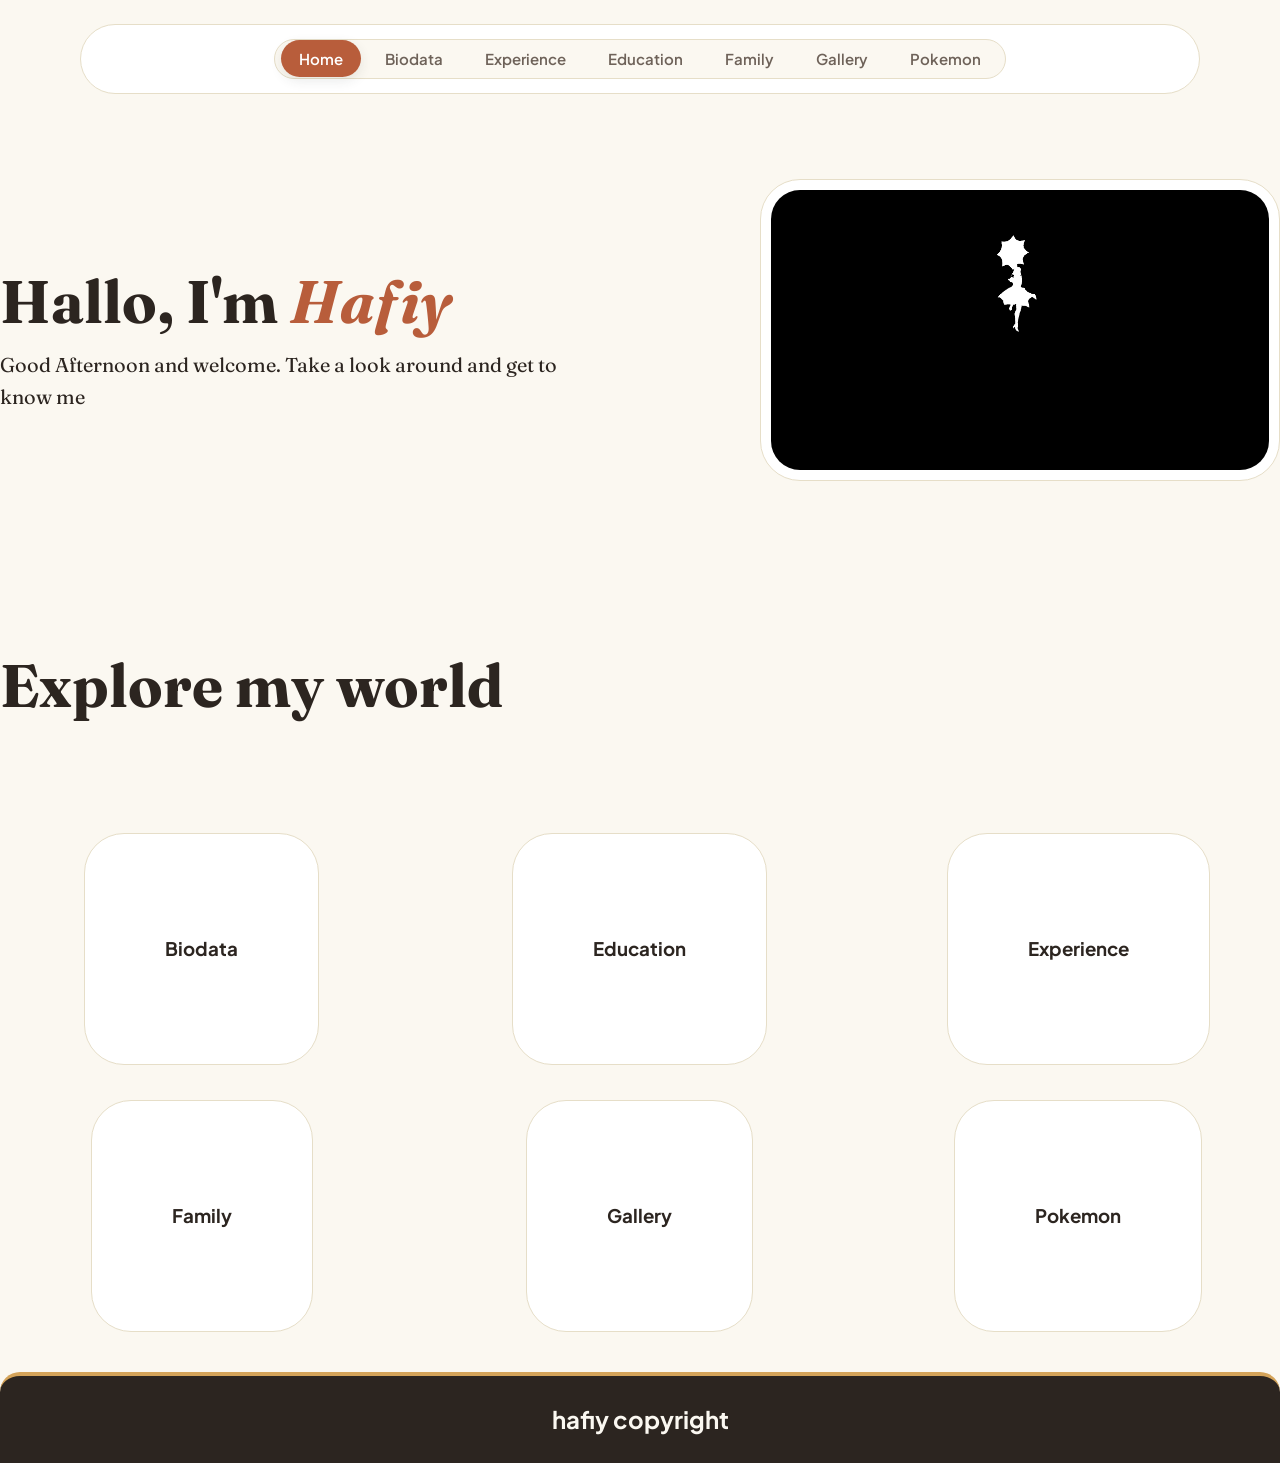
==== index.html @ 728a39c8 "Add files via upload" ====
<!DOCTYPE html>
<html lang="en">
<head>
    <meta charset="UTF-8">
    <meta name="viewport" content="width=device-width, initial-scale=1.0">
    <title>hafiy</title>
    <link rel="stylesheet" href="style.css">
    <link rel="icon" type="image/x-icon" href="/images/Logo/greninjalogo.jpg">
    <link rel="preconnect" href="https://fonts.googleapis.com">
    <link rel="preconnect" href="https://fonts.gstatic.com" crossorigin>
    <link href="https://fonts.googleapis.com/css2?family=Fraunces:ital,opsz,wght@0,9..144,600;0,9..144,700;1,9..144,500&family=Plus+Jakarta+Sans:wght@400;500;600;700&display=swap" rel="stylesheet">
</head>
<body>
    
    <header>
          <nav>
              <ul>
                <li><a href="index.html" class="navhighlight">Home</a></li>
                <li><a href="biodata.html">Biodata</a></li>
                <li><a href="experience.html">Experience</a></li>
                <li><a href="education.html">Education</a></li>
                <li><a href="family.html">Family</a></li>
                <li><a href="gallery.html">Gallery</a></li>
                <li><a href="pokemon.html">Pokemon</a></li>
              </ul>
          </nav>
    </header>

    <main>
      <div class="top">
        <div class="intro">
          <h2>Hallo, I'm <b><em>Hafiy</em></b></h2>
          <p>Good Afternoon and welcome. Take a look around and get to know me</p>
        </div>

        <div class="topright">
          <img src="hero_alpha.png" alt="mina black&white">
        </div>
      </div>

      <h3 class="h3">Explore my world</h3>
      <div class="heroCard">
        <a class="card" href="biodata.html">
          <h3>Biodata</h3>
        </a>
        <a class="card" href="education.html">
          <h3>Education</h3>
        </a>
        <a class="card" href="experience.html">
          <h3>Experience</h3>
        </a>
        <a class="card" href="family.html">
          <h3>Family</h3>
        </a>
        <a class="card" href="gallery.html">
          <h3>Gallery</h3>
        </a>
        <a class="card" href="pokemon.html">
          <h3>Pokemon</h3>
        </a>
      </div>

    </main>
    <footer>
        <h2>hafiy copyright</h2>
    </footer>
</body>
</html>
---- style.css ----
/* color for my website */
:root {
    --background-cream: #FBF8F1;
    --card-white: #FFFFFF;   
    --text-dark: #2C2520;     
    --text-muted: #6E6259;    
    --terracotta: #B85D3B;   
    --forest: #3A5A40;       
    --gold: #D4A359;           
    --border-light: #E6DEC8;     
}

* {
    box-sizing: border-box;
    margin: 0;
    padding: 0;
}

body {
    background-color: var(--background-cream);
    color: var(--text-dark);
    font-family: 'Plus Jakarta Sans', sans-serif;
    line-height: 1.6;
}

/* header and footer background color */
header, footer {
    background-color: var(--card-white)
}

/* header */
header {
    background-color: white;
    display: flex;
    align-items: center;
    justify-content: center;
    max-width: 1120px;
    margin: 24px auto;
    padding: 14px 28px;
    border-radius: 70px;
    border: 1.5px solid var(--border-light);
}

/* nav button flex so the nav button sits on the right */
nav ul {
    display: flex;
    align-items: center;
    list-style: none;
    gap: 6px;
    background-color: var(--background-cream);
    padding: 6px;
    border-radius: 20px;
    border: 1.5px solid var(--border-light);
}

/* Inline block makes it order from left to right */
nav ul li a {
    text-decoration: none;
    color: var(--text-muted);
    font-weight: 600;
    font-size: 15px;
    padding: 9px 18px;
    border-radius: 20px;
    transition: all 0.3s ease;
}

nav ul li a:hover {
    color: var(--forest);
    background-color: rgba(37, 41, 38, 0.1);
    transform: translateY(-1px);
}

nav ul li a.navhighlight,
nav ul li a.navhighlight:hover {
    background-color: var(--terracotta);
    color: var(--card-white);
    box-shadow: 0 4px 12px rgba(53, 62, 55, 0.1);
}

/* footer */
footer {
    background-color: var(--text-dark);
    color: var(--background-cream);
    text-align: center;
    padding: 24px;
    margin: 40px 0px 0px 0px;
    border-top-left-radius: 20px;
    border-top-right-radius: 20px;
    border-top: 4px solid var(--gold)
}

/* HOMEPAGE */

/* BIODATA */
.biodata {
    max-width: 1300px;
    margin: 48px auto;
    padding: 0 24px;
    display: grid;
    grid-template-columns: 1.4fr 1fr;
    gap: 70px;
}

.biodataInfo h2 {
    font-family: 'Fraunces', serif;
    font-size: 70px;
    font-weight: 700;
    line-height: 1.2;
    color: var(--text-dark);
    margin-bottom: 10px;
}

.biodataInfo h2 span {
    color: var(--terracotta);
}

.biodataInfo p {
    font-size: 20px;
    color: var(--text-muted);
    line-height: 1.7;
    margin-bottom: 40px;
}

.biodataInfo h3 {
    font-family: 'Fraunces', serif;
    font-size: 40px;
    color: var(--forest);
    margin-bottom: 10px;
}

.biodataInfo ol {
    background-color: var(--card-white);
    border: 1.5px solid var(--border-light);
    border-radius: 25px;
    padding: 12px 28px;
}

/* grid to gap the head and the child, transition on hover */
.biodataInfo li {
    display: grid;
    grid-template-columns: 0.5fr 1fr;
    padding: 14px 12px;
    border-radius: 12px;
    border-bottom: 1px dashed var(--border-light);
    font-size: 16px;
    color: var(--text-dark);
    transition: transform 0.25s ease, padding-left 0.25s ease;
}

/* last li doesnt have border-bottom */
.biodataInfo li:last-child {
    border-bottom: none;
}

/* translateX on padding-left so it moves to the right */
.biodataInfo li:hover {
    background-color: var(--background-cream);
    transform: translateX(10px);
}

.biodataInfo li strong {
    font-weight: 900;
    color: var(--terracotta);
    font-size: 16px;
}

.biodataInfo li a {
    color: var(--forest);
    font-weight: 600;
    text-decoration: none;
    transition: color 0.2s ease;
}

.biodataInfo li a:hover {
    color: var(--terracotta);
    text-decoration: underline;
}


/* picture of me */
.PicOfMe figure {
    background-color: var(--card-white);
    border: 1.5px solid var(--border-light);
    border-radius: 28px;
    padding: 20px 20px 24px;
    transition: transform 0.35s ease, box-shadow 0.35s ease;
}

.PicOfMe figure:hover {
    transform: translateY(-8px);
    box-shadow: 0 24px 48px rgba(0, 0, 0, 0.12);
}

.PicOfMe img {
    width: 100%;
    height: auto;
    display: block;
    border-radius: 200px 200px 20px 20px;
    border: 2px solid var(--border-light);
}

.PicOfMe figcaption {
    text-align: center;
    margin-top: 18px;
    font-family: 'Fraunces', serif;
    font-weight: 700;
    font-size: 15px;
    letter-spacing: 0.8px;
    color: var(--text-dark);
}

/* EXPERIENCE */
.internship {
    max-width: 1300px;
    margin: 25px auto;
    padding: 0 24px;
}

.internship h2 {
    font-family: 'Fraunces', serif;
    font-size: 70px;
    font-weight: 700;
    color: var(--text-dark);
}

.internship h3 {
    font-family: 'Fraunces', serif;
    font-size: 30px;
    font-weight: 700;
    color: var(--terracotta);
    padding-bottom: 15px;
}

/* i cant use margin, dont know why, thus i use flex column to gap it */
.intern {
    display: flex;
    flex-direction: column;
    gap: 30px;
}

.intern img {
    width: 100%;
    height: 460px;
    object-fit: cover;
    object-position: center;
    display: block;
    border-radius: 28px;
    border: 6px solid var(--card-white);
    box-shadow: 0 18px 40px rgba(44, 37, 32, 0.08);
    transition: transform 0.35s ease, border-color 0.3s ease;
}

.intern img:hover {
    transform: scale(1.05);
    border-color: var(--gold);
}

/* grid to make 4 column like inline-block */
.internDetails {
    display: grid;
    grid-template-columns: repeat(4, 1fr);
    gap: 20px;
}

/* Card UL */
.detailCard {
    background-color: var(--card-white);
    border: 1.5px solid var(--border-light);
    border-top: 4px solid var(--terracotta);
    border-radius: 20px;
    padding: 22px 20px;
    transition: transform 0.25s ease;
}

.detailCard:hover {
    transform: translateY(-10px);
    border-bottom: 4px solid var(--terracotta);
}

.internDetails dt {
    font-size: 20px;
    font-weight: 700;
    letter-spacing: 10px;
    color: var(--forest);
    margin-bottom: 8px;
    font-family: 'Fraunces', serif;;
}

.internDetails dd {
    font-family: 'Fraunces', serif;
    font-size: 20px;
    font-weight: 700;
    line-height: 1.5;
    color: var(--text-dark);
}

/* Card for "What I've Learned" */
.learned {
    grid-column: 1 / -1;
    background-color: var(--card-white);
    border: 1.5px solid var(--border-light);
    border-radius: 20px;
    padding: 32px 36px;
}

.learned h4 {
    font-family: 'Fraunces', serif;
    font-size: 35px;
    color: var(--forest);
    margin-bottom: 18px;
    padding-bottom: 12px;
    border-bottom: 1px solid var(--border-light);
}

.learned ul {
    list-style-type: lower-roman;
    margin-left: 50px;
}

.learned li {
    padding: 12px 10px;
    border-radius: 10px;
    border-bottom: 1.5px dashed var(--border-light);
    font-size: 20px;
    color: var(--text-dark);
    transition: background-color 0.25s ease, transform 0.25s ease;
    letter-spacing: 1.5px;
}

.learned li:hover {
    background-color: var(--background-cream);
    transform: translateX(10px);
}

.learned li:last-child {
    border-bottom: none;
}

/* EDUCATION */
.school1, .school2, .school3 {
    max-width: 1300px;
    margin: 32px auto;
    padding: 32px 36px;
    background-color: var(--card-white);
    border: 1.5px solid var(--border-light);
    border-radius: 25px;
    display: grid;
    align-items: center;
    gap: 35px;
    transition: transform 0.3s ease, border-top 0.3s ease, border-bottom 0.3s ease, border-right 0.25s ease;
}

/* Logo on the left (SKBSP & UiTM) */
.school1, .school3 {
    grid-template-columns: 0.2fr 1fr;
    border-left: 6px solid var(--forest);
}

/* Logo on the right (SMKBSP) */
.school2 {
    grid-template-columns: 1fr 0.2fr;
    border-right: 6px solid var(--forest);
}

.school1:hover, .school3:hover {
    transform: translateY(-10px);
    border-top: 2px solid var(--terracotta);
    border-bottom: 2px solid var(--terracotta);
    border-right: 2px solid var(--terracotta);
}

.school2:hover {
    transform: translateY(-10px);
    border-left: 2px solid var(--terracotta);
    border-top: 2px solid var(--terracotta);
    border-bottom: 2px solid var(--terracotta);
}

.school1 img, .school2 img, .school3 img {
    width: 160px;
    height: 160px;
    object-fit: contain;
    background-color: var(--background-cream);
    padding: 16px;
    border-radius: 22px;
    border: 1.5px solid var(--border-light);
    cursor: pointer;
    margin: 0 auto;
    transition: transform 0.3s ease, border-color 0.3s ease;
}

.school1 img:hover, .school2 img:hover, .school3 img:hover {
    transform: scale(1.1);
    border-color: var(--forest);
}

.school1 h2, .school2 h2, .school3 h2 {
    font-family: 'Fraunces', serif;
    font-size: 35px;
    font-weight: 700;
    line-height: 1.5;
    color: var(--text-dark);
    margin-bottom: 10px;
}

/* years i attend school */
.years {
    display: inline-block;
    font-size: 18px;
    font-weight: 700;
    letter-spacing: 3px;
    color: var(--forest);
    background-color: var(--background-cream);
    border: 1.5px solid var(--border-light);
    padding: 5px 14px;
    border-radius: 20px;
    margin-bottom: 12px;
}

#skDesc sub, #smkbspDesc sup, #uitmDesc {
    font-size: 25px;
    color: var(--text-muted);
}

/* school picture pop when click on the logo, from w3school */
.schoolPicture {
    display: none;
    position: fixed;
    z-index: 1;
    left: 0;
    top: 0;
    width: 100%;
    height: 100%;
    background-color: rgba(44, 37, 32, 0.85);
    padding: 60px 20px;
    text-align: center;
}

/* this is modal content from script, picture of school/uni */
.school-content {
    max-width: 780px;
    width: 90%;
    max-height: 75vh;
    object-fit: contain;
    border-radius: 24px;
    border: 6px solid var(--card-white);
    margin: auto;
    display: block;
    transform: scale(1.1);
}

/* caption of modal picture */
#caption {
    font-family: 'Fraunces', serif;
    font-size: 1.4rem;
    font-weight: 600;
    color: var(--background-cream);
    margin-top: 35px;
}

/* close button */
.close {
    position: absolute;
    top: 24px;
    right: 36px;
    color: var(--background-cream);
    font-size: 42px;
    font-weight: bold;
    cursor: pointer;
    line-height: 1;
    transition: color 0.2s ease, transform 0.2s ease;
}

.close:hover {
    color: var(--gold);
    transform: scale(1.15);
    cursor: pointer;
}

.school-content, #caption {  
  animation-name: zoom;
  animation-duration: 0.6s;
}

@keyframes zoom {
  from {transform:scale(0)} 
  to {transform:scale(1)}
}

/* table */
.tableCard {
    max-width: 1300px;
    margin: 40px auto;
    background-color: var(--card-white);
    border: 1.5px solid var(--border-light);
    border-radius: 30px;
}

.table {
    width: 100%;
    border-collapse: collapse;
    font-size: 18px;
    text-align: left;
}

.table caption {
    font-family: 'Fraunces', serif;
    font-size: 30px;
    font-weight: 700;
    color: var(--text-dark);
    text-align: center;
    padding: 15px;
    background-color: var(--card-white);
    border-radius: 40px;
}

.table thead th {
    background-color: var(--forest);
    color: var(--card-white);
    font-family: 'Fraunces', serif;
    font-size: 15px;
    font-weight: 700;
    letter-spacing: 2px;
    padding: 16px 28px;
}

.table tbody th,
.table tbody td {
    padding: 20px 28px;
    border-bottom: 1.5px dashed var(--border-light);
}

.table tbody th {
    font-family: 'Fraunces', serif;
    font-weight: 700;
    color: var(--terracotta);
    font-size: 20px;
}

.table tbody td {
    color: var(--text-dark);
}

.table thead th:nth-child(3),
.table tbody td:nth-child(3) {
    white-space: nowrap;
}

.table tbody tr:last-child th,
.table tbody tr:last-child td {
    border-bottom: none;
}

.table tbody tr {
    transition: background-color 0.25s ease, transform 0.25s ease;
}

.table tbody tr:hover {
    background-color: var(--background-cream);
    transform: translateX(6px);
}

.table tbody td:nth-child(4) {
    letter-spacing: 1.5px;
}

/* FAMILY */
.family {
    max-width: 1300px;
    margin: 25px auto;
}

.family h2 {
    font-family: 'Fraunces', serif;
    font-size: 70px;
    font-weight: 700;
    color: var(--text-dark);
    text-align: center;
}

.family h3 {
    font-family: 'Fraunces', serif;
    font-size: 30px;
    font-weight: 700;
    color: var(--terracotta);
    text-align: center;
    padding-bottom: 15px;
}

/* first family pic */
.family figure {
    width: fit-content;
    margin: 0 auto;
    padding: 14px 14px 14px 22px ;
    background-color: var(--card-white);
    border: 1.5px solid var(--border-light);
    border-radius: 30px;
}


.family img {
    width: 960px;
    height: 540px;
    display: block;
    border-radius: 18px;
}

.family figcaption {
    text-align: center;
    margin-top: 18px;
    font-family: 'Fraunces', serif;
    font-weight: 700;
    font-size: 20px;
    letter-spacing: 5px;
    color: var(--text-dark);
}

.family figcaption strong {
    color: var(--terracotta);
    font-weight: 900;
    font-size: 20px;
    padding: 0 5px 0 10px;
    border-right: 2px solid var(--forest);
    border-radius: 20px;
    border-left: 2px solid var(--forest);
}

/* family members and sec pic grid column 1fr 1fr */
.familyGrid {
    display: grid;
    grid-template-columns: 1fr 1fr;
    margin: 40px auto;
    max-width: 1300px;
    gap: 50px;
}

.familyCard h4 {
    font-family: 'Fraunces', serif;
    font-size: 30px;
    color: var(--text-dark);
    margin-bottom: 16px;
    padding: 8px;
}

/* family members */
.familyCard ul {
    list-style: none;
    border: 1.5px solid var(--border-light);
    border-radius: 30px;
    background-color: var(--card-white);
    padding: 16px 28px;
}

/* desc on family members */
.familyCard li {
    display: grid;
    grid-template-columns: 0.5fr 1fr;
    align-items: center;
    padding: 14px 12px;
    border-radius: 12px;
    border-bottom: 1px dashed var(--border-light);
    font-size: 16px;
    color: var(--text-dark);
    transition: background-color 0.25s ease, transform 0.25s ease;
}

.familyCard li:last-child {
    border-bottom: none;
}

.familyCard li:hover {
    background-color: var(--background-cream);
    transform: translateX(6px);
}

/* this to highlight the name whenever click on the image map */
.familyCard li:target {
    background-color: #FDF3DC;
    border-left: 4px solid var(--terracotta);
    transform: translateX(8px);
    animation: fading 2s ease forwards;
}

/* animation after the image map, its fading..*/
@keyframes fading {
    0% {
        background-color: #FDF3DC;
        border-left: 4px solid var(--terracotta);
        box-shadow: 0 6px 18px rgba(184, 93, 59, 0.14);
        transform: translateX(8px);
    }
    50% {
        background-color: #FDF3DC;
        border-left: 4px solid var(--terracotta);
        box-shadow: 0 6px 18px rgba(184, 93, 59, 0.14);
        transform: translateX(8px);
    }
    100% {
        background-color: transparent;
        border-left: 0 solid transparent;
        box-shadow: none;
        transform: translateX(0);
    }
}

.familyCard strong {
    color: var(--terracotta);
    font-weight: 700;
}

.siblings {
    background-color: var(--card-white);
    border: 1.5px solid var(--border-light);
    border-radius: 30px;
    padding: 18px;
    text-align: center;
    transition: transform 0.3s ease, border 0.3s ease;
}

.siblings:hover {
    transform: scale(1.05);
    border: 1.5px solid var(--terracotta)
}


.siblings img {
    width: 100%;
    height: auto;
    object-fit: cover;
    border-radius: 20px;
    display: block;
}

.siblings figcaption {
    display: inline-block;
    font-size: 15px;
    font-weight: 700;
    letter-spacing: 1px;
    color: var(--forest);
    background-color: var(--background-cream);
    border: 1.5px solid var(--border-light);
    padding: 5px 14px;
    border-radius: 30px;
    color: var(--text-dark);
}

/* GALLERY */
/* grid and grid template areas to make it look like bento */
.gallery {
    display: grid;
    grid-template-columns: repeat(4, 1fr);
    grid-auto-rows: 220px;
    gap: 12px;
    grid-template-areas:
    "pic3  pic3  pic3  pic1"
    "pic3  pic3  pic3  pic1"
    "pic2  pic6  pic6  pic6"
    "pic2  pic6  pic6  pic6"
    "pic4  pic5  pic7  pic9"
    "pic4  pic5  pic7  pic9"
    "pic12 pic12 pic12 pic10"
    "pic12 pic12 pic12 pic10"
    "pic11 pic8  pic8  pic13"
    "pic11 pic8  pic8  pic13";
    margin: 0 30px;
    font-family: 'Fraunces', serif;
}

.galleryPic img {
    display: block;
    width: 100%;
    height: 100%;
    object-fit: cover;
    border-radius: 20px;
    border: 1.5px solid var(--border-light);
    padding: 10px 10px;
    background-color: var(--card-white);
    transition: border 0.1s ease;
}

/* when hover, change border color*/
.galleryPic img:hover, .galleryPic video:hover {
    border: 2.5px solid var(--terracotta)
}

/* relative so description stays in place */
.galleryPic {
    position: relative;
}

.description {
    position: absolute;
    bottom: 20px;
    right: 20px;
    background-color: var(--background-cream);
    border-radius: 20px;
    color: var(--text-dark);
    padding: 6px 8px;
    border: 1.5 solid var(--border-light);
}

.descriptionVideo {
    position: absolute;
    top: 20px;
    right: 20px;
    background-color: var(--background-cream);
    border-radius: 20px;
    color: var(--text-dark);
    padding: 6px 8px;
    border: 1.5 solid var(--border-light);
}

.galleryPic video {
    display: block;
    width: 100%;
    height: 100%;
    object-fit: cover;
    border-radius: 20px;
    background-color: var(--card-white);
    border: 1.5px solid var(--border-light);
    padding: 10px 10px;
    transition: border-color 0.3s ease;
}

/* POKEMON */
/* header for each region */
#kanto, #Johto, #Hoenn, #Sinnoh, #Unova, #Kalos, #Alola, #Galar, #Paldea {
    text-align: center;
    color: var(--text-dark);
    font-size: 46px;
    margin-top: 70px;
    font-family: "Fraunces", serif;
}

/* column for each images */
/* there's 3 column in the middle using 5 grid tracks */
.pokemonContainer {
    display: grid;
    grid-template-columns: repeat(5, 1fr);
}

/* make the card relative so the overlay name is absolute */
.pokemon1, .pokemon2, .pokemon3, .pokemon4, .pokemon5, .pokemon6, .pokemon7, 
.pokemon8, .pokemon9, .pokemon10, .pokemon11, .pokemon12, .pokemon13, .pokemon14, 
.pokemon15, .pokemon16, .pokemon17, .pokemon18, .pokemon19, .pokemon20, .pokemon21, 
.pokemon22, .pokemon23, .pokemon24, .pokemon25, .pokemon26, .pokemon27 {
    position: relative;
    margin-bottom: 50px;
    font-family: "Fraunces", serif;
}

/* first starter in each region starts at column 2 to center the 3 cards */
.pokemon1, .pokemon4, .pokemon7, .pokemon10, 
.pokemon13, .pokemon16, .pokemon19, .pokemon22, .pokemon25 {
    grid-column-start: 2;
}

/* each pokemon from the left, border color */
.pokemon1 img, .pokemon4 img, .pokemon7 img, .pokemon10 img, .pokemon13 img, 
.pokemon16 img, .pokemon19 img, .pokemon22 img, .pokemon25 img {
    border-top: 1.5px solid var(--border-light);
    border-left: 1.5px solid var(--border-light);
    border-bottom: 1.5px solid var(--border-light);
    background-color: var(--card-white);
    padding: 12px 1px 12px 12px;
}

/* middle card border */
.pokemon2 img, .pokemon5 img, .pokemon8 img, .pokemon11 img, .pokemon14 img, .pokemon17 img, 
.pokemon20 img, .pokemon23 img, .pokemon26 img {
    border-top: 1.5px solid var(--border-light);
    border-bottom: 1.5px solid var(--border-light);
    background-color: var(--card-white);
    padding: 12px 1px 12px 1px;
}

/* right card border */
.pokemon3 img, .pokemon6 img, .pokemon9 img, .pokemon12 img, .pokemon15 img, .pokemon18 img, 
.pokemon21 img, .pokemon24 img, .pokemon27 img {
    border-top: 1.5px solid var(--border-light);
    border-right: 1.5px solid var(--border-light);
    border-bottom: 1.5px solid var(--border-light);
    background-color: var(--card-white);
    padding: 12px 12px 12px 1px;
}

.pokemonContainer img {
    width: 100%;
    height: 100%;
    margin-top: 30px;
    border-radius: 20px;
    display: block;
    transition: transform 0.3s ease, border 0.3s ease;
}

/* when hover, become big with ease so it looks smooth */
.pokemonContainer img:hover {
    transform: scale(1.15);
    border: 2px solid var(--border-light);
    padding: 12px 12px;
}

/* when hover, bring the card layer up above neighbors */
.pokemonContainer div:hover {
    z-index: 1;
}

/* pokemon names pill */
.name1, .name2, .name3,.name4, .name5, .name6,.name10, .name11, .name12,
.name13, .name14, .name15, .name16, .name17, .name18,.name19, .name20, .name21,
.name22, .name23, .name24,.name25, .name26, .name27 {
    text-align: center;
    color: var(--text-muted);
    background-color: var(--card-white);
    border-radius: 50px;
    border: 4px solid var(--border-light);
    margin: 5px 10px;
    padding: 8px 22px;
    font-size: 32px;
}

.overlay {
    position: absolute;
    left: 0;
    right: 0;
    bottom: 0;
    display: flex;
    align-items: flex-end;
    justify-content: center;
    padding: 15px;
    opacity: 0; /* invisible until hover */
    transition: 0.3s ease;
}

/* opacity 1 so the name appears when hover */
.pokemonContainer div:hover .overlay {
    opacity: 1;
}

/* pokemon artwork credit */
#artwork {
    text-align: right;
    margin-right: 24px;
    margin-bottom: 20px;
    font-family: "Plus Jakarta Sans", sans-serif;
    color: var(--text-muted);
}

#artwork a {
    text-decoration: none;
    color: var(--forest);
    margin-left: 5px;
}

#artwork a:hover {
    color: var(--terracotta);
    text-decoration: underline;
}

/* HOMEPAGE */
.top {
    max-width: 1300px;
    margin: 35px auto;
    display: grid;
    grid-template-columns: 1fr 1fr;
    align-items: center;
    gap: 80px;
}

.intro h2 {
    font-size: 60px;
    font-family: 'Fraunces', serif;
}

.intro h2 b {
    font-weight: 700px;
    color: var(--terracotta);
    letter-spacing: 1.5px;
}

.intro p {
    font-size: 20px;
    font-family: 'Fraunces', serif;
}

.topright img {
    width: 100%;
    border-radius: 40px;
    padding: 10px 10px;
    background-color: var(--card-white);
    border: 1.5px solid var(--border-light)
}

.topright {
    margin: 50px auto;
    margin-left: 80px;
}

.h3 {
    font-size: 60px;
    font-family: 'Fraunces', serif;
    max-width: 1300px;
    margin: 100px auto;
}

.heroCard {
    display: grid;
    grid-template-columns: repeat(3, 1fr);
    gap: 35px;
}

.card {
    max-width: 1300px;
    padding: 100px 80px;
    background-color: var(--card-white);
    border: 1.5px solid var(--border-light);
    color: var(--text-dark);
    text-decoration: none;
    border-radius: 40px;
    margin: 0 auto;
    display: block;
}
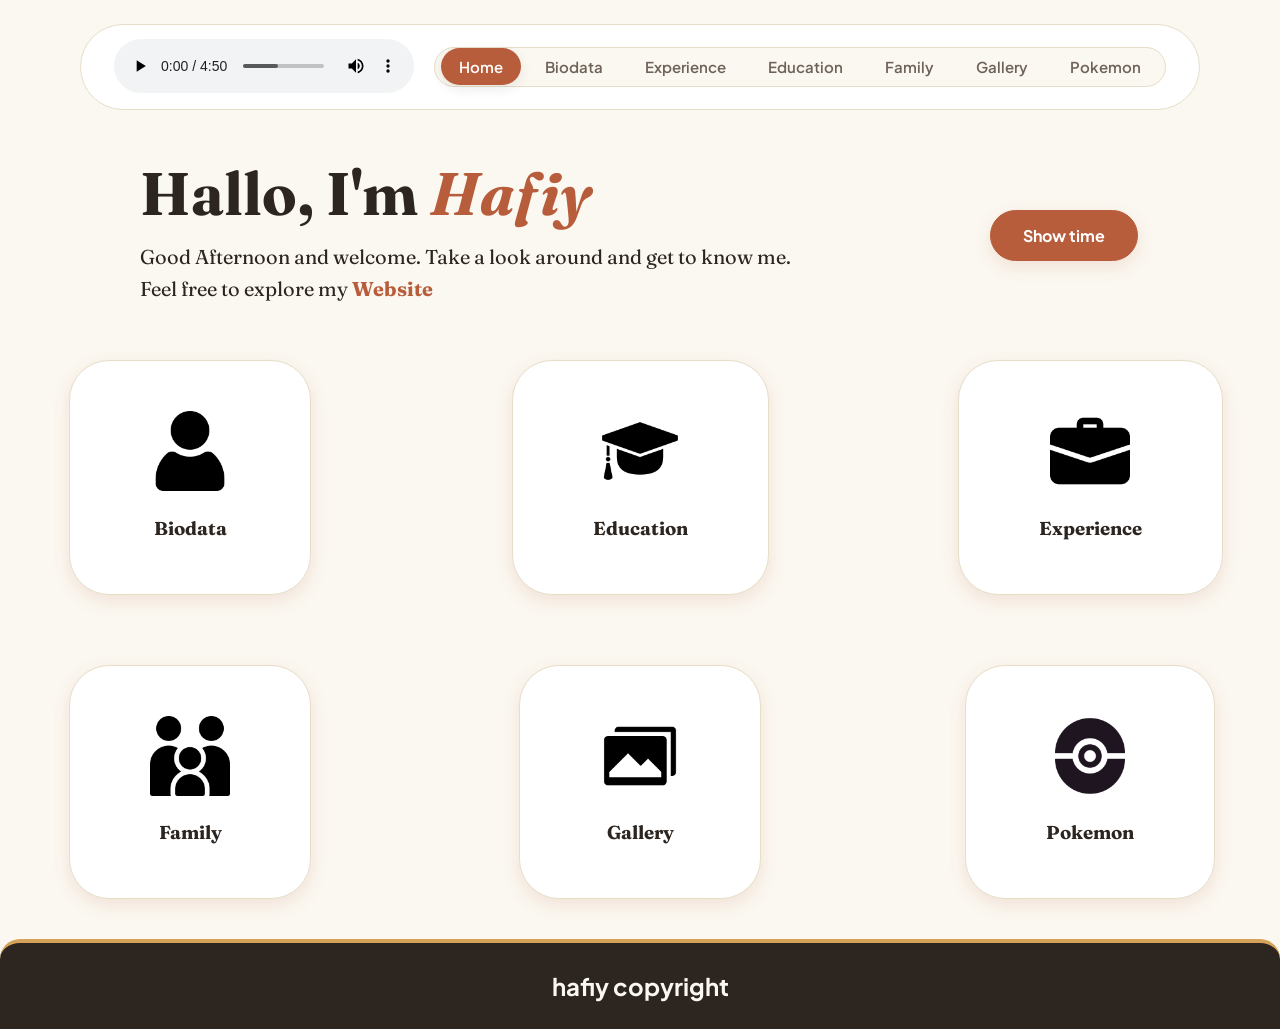
==== commit 3a8d402e: "Add files via upload" ====
--- a/index.html
+++ b/index.html
@@ -13,6 +13,11 @@
 <body>
     
     <header>
+      <div class="audio">
+        <audio controls autoplay>
+          <source src="audio/Fake Plastic Trees.mp3" type="audio/mp3">
+        </audio>
+      </div>
           <nav>
               <ul>
                 <li><a href="index.html" class="navhighlight">Home</a></li>
@@ -30,37 +35,47 @@
       <div class="top">
         <div class="intro">
           <h2>Hallo, I'm <b><em>Hafiy</em></b></h2>
-          <p>Good Afternoon and welcome. Take a look around and get to know me</p>
+          <p>Good Afternoon and welcome. Take a look around and get to know me. Feel free to explore my <strong>Website</strong></p>
         </div>
 
         <div class="topright">
-          <img src="hero_alpha.png" alt="mina black&white">
+          <button type="button" id="myBtn">Show time</button>
         </div>
       </div>
-
-      <h3 class="h3">Explore my world</h3>
       <div class="heroCard">
         <a class="card" href="biodata.html">
+          <img class="icon" src="/images/icon/user.png" alt="icon biodata">
           <h3>Biodata</h3>
         </a>
         <a class="card" href="education.html">
+          <img class="icon" src="images/icon/education.png" alt="education icon">
           <h3>Education</h3>
         </a>
         <a class="card" href="experience.html">
+          <img class="icon" src="images/icon/experience.png" alt="experience icon">
           <h3>Experience</h3>
         </a>
         <a class="card" href="family.html">
+          <img class="icon" src="images/icon/family.png" alt="family icon">
           <h3>Family</h3>
         </a>
         <a class="card" href="gallery.html">
+          <img class="icon" src="images/icon/gallery.png" alt="gallery icon">
           <h3>Gallery</h3>
         </a>
         <a class="card" href="pokemon.html">
+          <img class="icon" src="images/icon/pokemon.png" alt="pokemon icon">
           <h3>Pokemon</h3>
         </a>
       </div>
 
     </main>
+
+    <script>
+      document.getElementById("myBtn").addEventListener("click", function () {
+        alert("The time now is " + new Date().toLocaleString("en-MY"));
+      });
+    </script>
     <footer>
         <h2>hafiy copyright</h2>
     </footer>
--- a/style.css
+++ b/style.css
@@ -75,6 +75,12 @@
     background-color: var(--terracotta);
     color: var(--card-white);
     box-shadow: 0 4px 12px rgba(53, 62, 55, 0.1);
+}
+
+/* audio bar */
+.audio {
+    font-size: 5px;
+    margin-right: 20px;
 }
 
 /* footer */
@@ -562,6 +568,16 @@
 
 .table tbody td:nth-child(4) {
     letter-spacing: 1.5px;
+}
+
+.table tr td a {
+    text-decoration: none;
+    color: var(--text-dark);
+}
+
+.table tr td a:hover {
+    font-weight: 700;
+    color: var(--forest);
 }
 
 /* FAMILY */
@@ -959,10 +975,10 @@
 
 /* HOMEPAGE */
 .top {
-    max-width: 1300px;
+    max-width: 1000px;
     margin: 35px auto;
     display: grid;
-    grid-template-columns: 1fr 1fr;
+    grid-template-columns: 1.5fr 0.5fr;
     align-items: center;
     gap: 80px;
 }
@@ -981,14 +997,34 @@
 .intro p {
     font-size: 20px;
     font-family: 'Fraunces', serif;
-}
-
-.topright img {
-    width: 100%;
-    border-radius: 40px;
-    padding: 10px 10px;
-    background-color: var(--card-white);
-    border: 1.5px solid var(--border-light)
+    margin-bottom: 20px;
+}
+
+.intro p strong {
+    color: var(--terracotta);
+}
+
+.topright button {
+    padding: 14px 32px;
+    font-family: 'Plus Jakarta Sans', sans-serif;
+    font-size: 16px;
+    font-weight: 700;
+    color: var(--card-white);
+    background-color: var(--terracotta);
+    border: 1.5px solid var(--terracotta);
+    border-radius: 40px;                       
+    cursor: pointer;
+    box-shadow: 0 6px 18px rgba(184, 93, 59, 0.14);
+    transition: transform 0.25s ease;
+}
+
+.topright button:hover {
+    transform: translateY(-3px);
+}
+
+.topright button:active {
+    border: 1.5px solid var(--border-light);
+    color: var(--text-dark);
 }
 
 .topright {
@@ -1000,23 +1036,48 @@
     font-size: 60px;
     font-family: 'Fraunces', serif;
     max-width: 1300px;
-    margin: 100px auto;
+    margin: 10px auto;
+    margin-bottom: 50px;
+}
+
+.h3 strong {
+    color: var(--terracotta);
 }
 
 .heroCard {
     display: grid;
     grid-template-columns: repeat(3, 1fr);
-    gap: 35px;
+    gap: 70px;
+    max-width: 1300px;
+    margin: 35px auto;
+    text-align: center;
+    font-family: 'Fraunces', serif;;
 }
 
 .card {
     max-width: 1300px;
-    padding: 100px 80px;
+    margin: 0 auto;
+    padding: 50px 80px;
     background-color: var(--card-white);
     border: 1.5px solid var(--border-light);
     color: var(--text-dark);
     text-decoration: none;
     border-radius: 40px;
-    margin: 0 auto;
-    display: block;
+    box-shadow: 0 6px 18px rgba(184, 93, 59, 0.14);
+    transition: transform 0.25s ease, border-top 0.25s ease, border-bottom 0.25s ease;
+}
+
+.card:hover {
+    transform: translateY(-35px);
+    border-top: 4px solid var(--terracotta);
+    border-bottom: 4px solid var(--terracotta)
+}
+
+.icon {
+    width: 80px;
+    align-items: center;
+}
+
+.heroCard h3 {
+    margin-top: 15px
 }
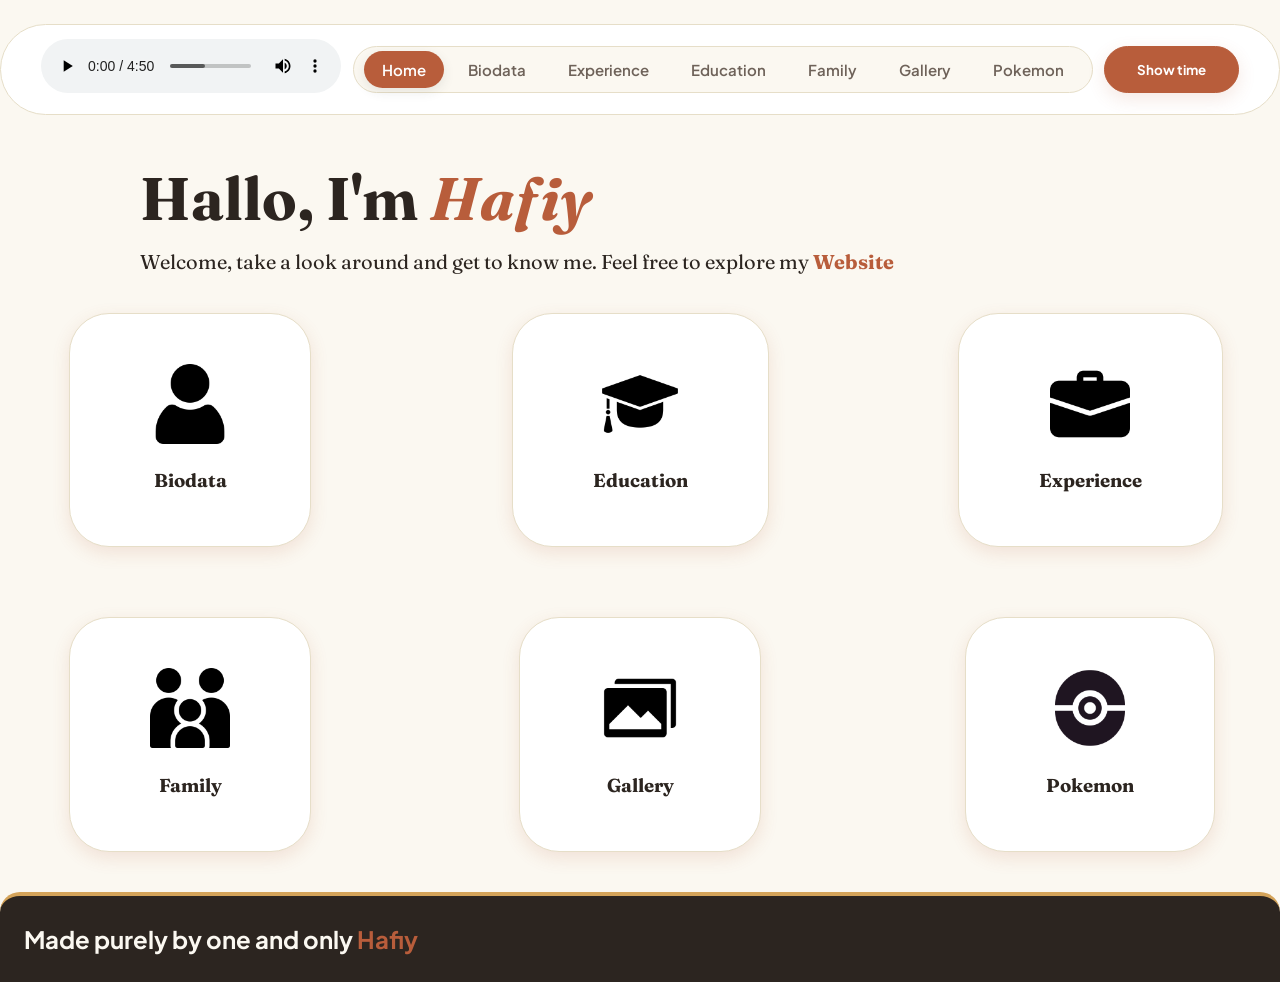
==== commit 6a6c7403: "Add files via upload" ====
--- a/index.html
+++ b/index.html
@@ -29,18 +29,18 @@
                 <li><a href="pokemon.html">Pokemon</a></li>
               </ul>
           </nav>
+          <div>
+            <button type="button" id="myBtn">Show time</button>
+        </div>
     </header>
 
     <main>
-      <div class="top">
-        <div class="intro">
+      <div class="intro">
+        <div>
           <h2>Hallo, I'm <b><em>Hafiy</em></b></h2>
-          <p>Good Afternoon and welcome. Take a look around and get to know me. Feel free to explore my <strong>Website</strong></p>
+          <p>Welcome, take a look around and get to know me. Feel free to explore my <strong>Website</strong></p>
         </div>
 
-        <div class="topright">
-          <button type="button" id="myBtn">Show time</button>
-        </div>
       </div>
       <div class="heroCard">
         <a class="card" href="biodata.html">
@@ -77,7 +77,7 @@
       });
     </script>
     <footer>
-        <h2>hafiy copyright</h2>
+        <h2>Made purely by one and only <strong>Hafiy</strong></h2>
     </footer>
 </body>
 </html>
--- a/style.css
+++ b/style.css
@@ -23,20 +23,15 @@
     line-height: 1.6;
 }
 
-/* header and footer background color */
-header, footer {
-    background-color: var(--card-white)
-}
-
 /* header */
 header {
     background-color: white;
     display: flex;
     align-items: center;
-    justify-content: center;
-    max-width: 1120px;
+    justify-content: space-between;
+    max-width: 1300px;
     margin: 24px auto;
-    padding: 14px 28px;
+    padding: 14px 40px;
     border-radius: 70px;
     border: 1.5px solid var(--border-light);
 }
@@ -48,8 +43,8 @@
     list-style: none;
     gap: 6px;
     background-color: var(--background-cream);
-    padding: 6px;
-    border-radius: 20px;
+    padding: 10px;
+    border-radius: 40px;
     border: 1.5px solid var(--border-light);
 }
 
@@ -77,22 +72,41 @@
     box-shadow: 0 4px 12px rgba(53, 62, 55, 0.1);
 }
 
-/* audio bar */
-.audio {
-    font-size: 5px;
-    margin-right: 20px;
+/* show time button */
+header button {
+    padding: 14px 32px;
+    font-family: 'Plus Jakarta Sans', sans-serif;
+    font-size: 6spx;
+    font-weight: 700;
+    color: var(--card-white);
+    background-color: var(--terracotta);
+    border: 1.5px solid var(--terracotta);
+    border-radius: 40px;                       
+    cursor: pointer;
+    box-shadow: 0 6px 18px rgba(184, 93, 59, 0.14);
+    transition: transform 0.25s ease;
+}
+
+header button:hover {
+    transform: translateY(-3px);
+    border: 1.5px solid var(--border-light);
+    color: var(--text-dark);
 }
 
 /* footer */
 footer {
     background-color: var(--text-dark);
     color: var(--background-cream);
-    text-align: center;
+    text-align: left;
     padding: 24px;
     margin: 40px 0px 0px 0px;
     border-top-left-radius: 20px;
     border-top-right-radius: 20px;
     border-top: 4px solid var(--gold)
+}
+
+footer strong {
+    color: var(--terracotta);
 }
 
 /* HOMEPAGE */
@@ -974,11 +988,9 @@
 }
 
 /* HOMEPAGE */
-.top {
+.intro {
     max-width: 1000px;
     margin: 35px auto;
-    display: grid;
-    grid-template-columns: 1.5fr 0.5fr;
     align-items: center;
     gap: 80px;
 }
@@ -1002,34 +1014,6 @@
 
 .intro p strong {
     color: var(--terracotta);
-}
-
-.topright button {
-    padding: 14px 32px;
-    font-family: 'Plus Jakarta Sans', sans-serif;
-    font-size: 16px;
-    font-weight: 700;
-    color: var(--card-white);
-    background-color: var(--terracotta);
-    border: 1.5px solid var(--terracotta);
-    border-radius: 40px;                       
-    cursor: pointer;
-    box-shadow: 0 6px 18px rgba(184, 93, 59, 0.14);
-    transition: transform 0.25s ease;
-}
-
-.topright button:hover {
-    transform: translateY(-3px);
-}
-
-.topright button:active {
-    border: 1.5px solid var(--border-light);
-    color: var(--text-dark);
-}
-
-.topright {
-    margin: 50px auto;
-    margin-left: 80px;
 }
 
 .h3 {
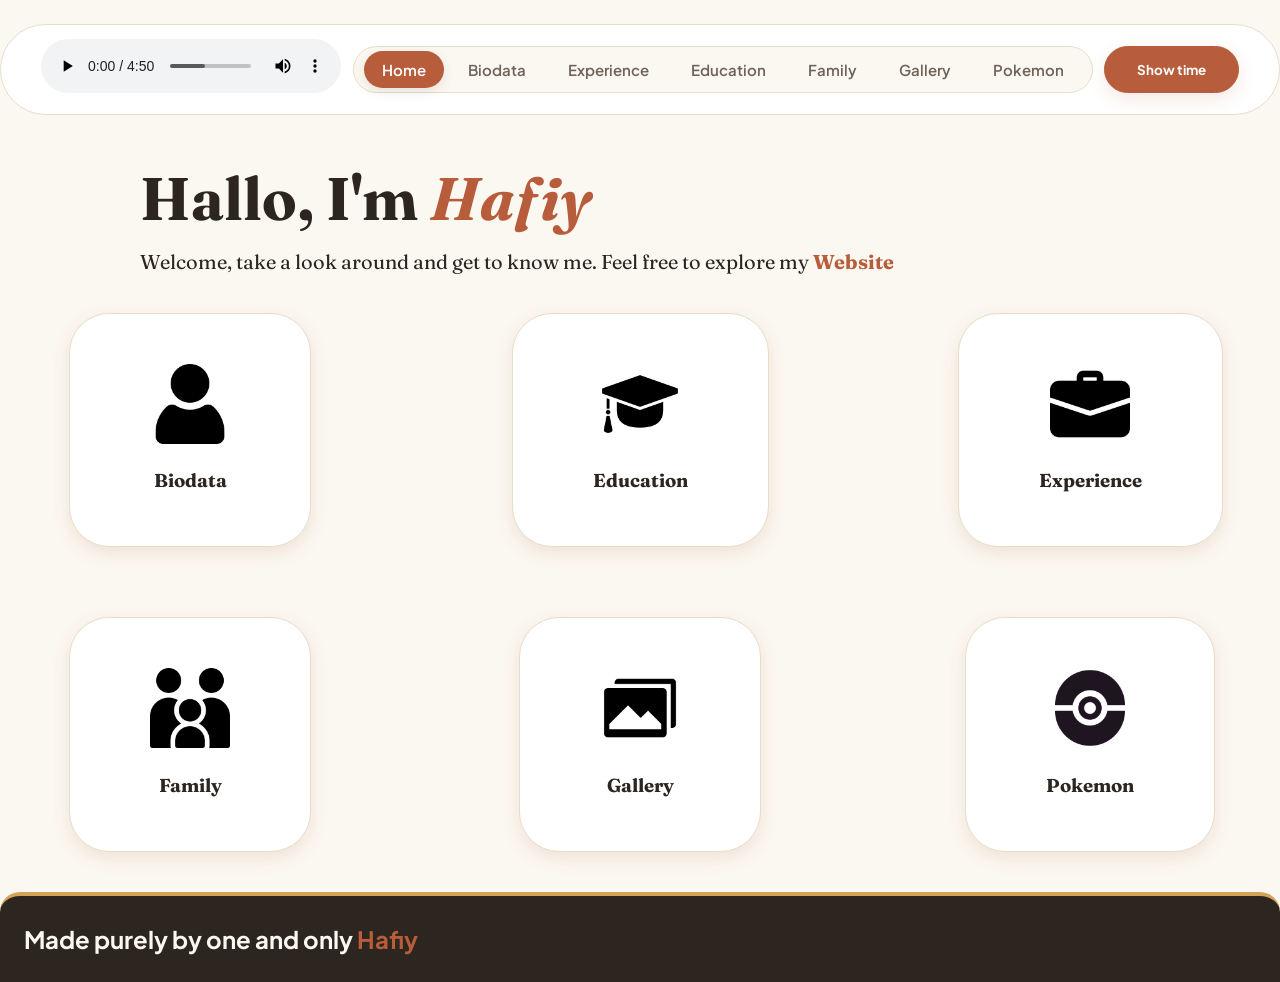
==== commit bf6e204f: "Fix HTML encoding issues in index.html" ====
--- a/index.html
+++ b/index.html
@@ -44,7 +44,7 @@
       </div>
       <div class="heroCard">
         <a class="card" href="biodata.html">
-          <img class="icon" src="/images/icon/user.png" alt="icon biodata">
+          <img class="icon" src="images/icon/user.png" alt="icon biodata">
           <h3>Biodata</h3>
         </a>
         <a class="card" href="education.html">
@@ -80,4 +80,4 @@
         <h2>Made purely by one and only <strong>Hafiy</strong></h2>
     </footer>
 </body>
-</html>+</html>
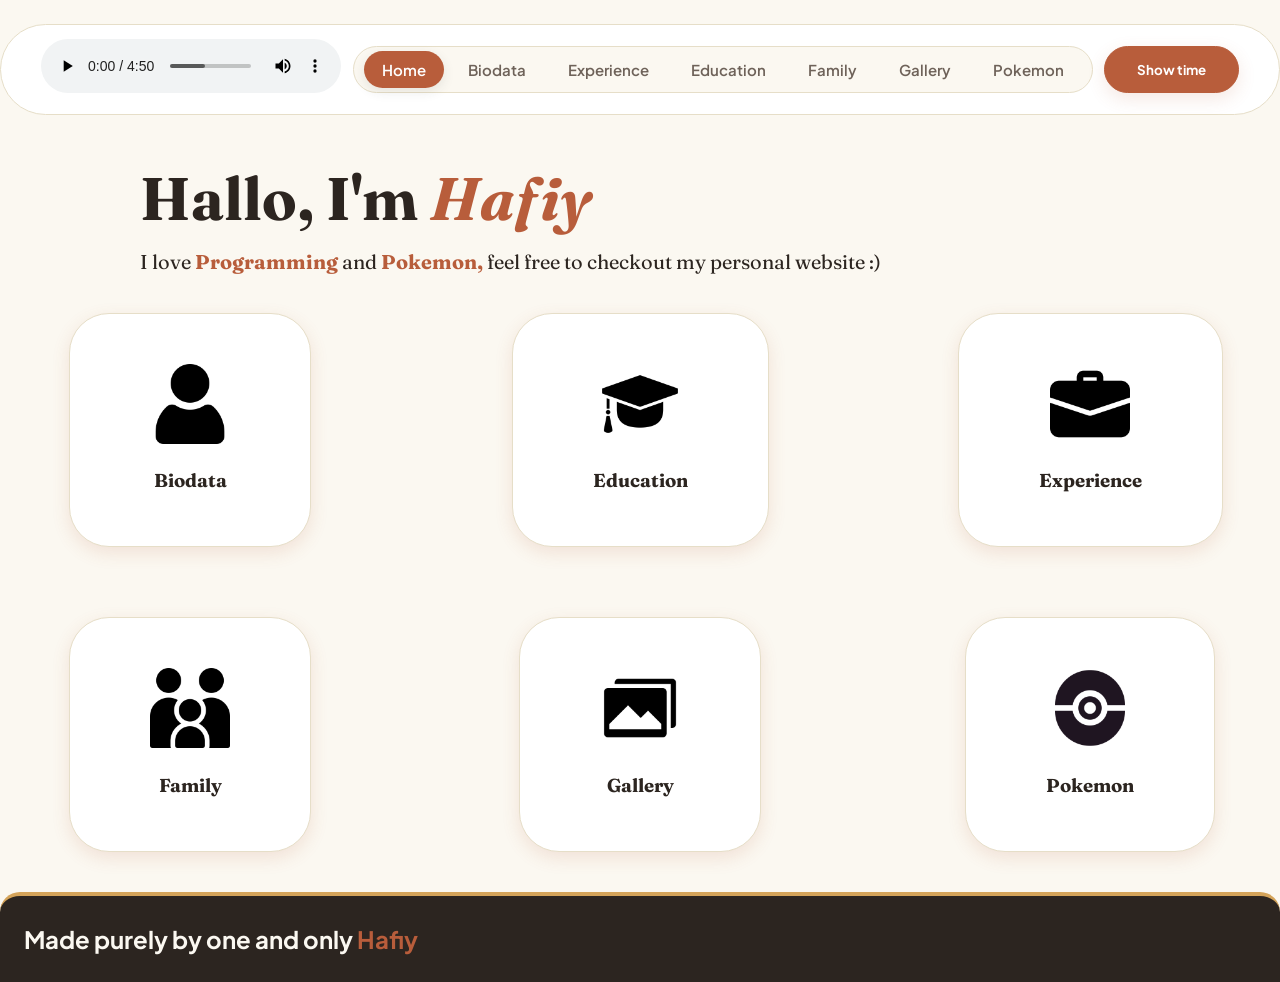
==== commit 9386b6b4: "Add files via upload" ====
--- a/index.html
+++ b/index.html
@@ -38,7 +38,7 @@
       <div class="intro">
         <div>
           <h2>Hallo, I'm <b><em>Hafiy</em></b></h2>
-          <p>Welcome, take a look around and get to know me. Feel free to explore my <strong>Website</strong></p>
+          <p>I love <strong>Programming</strong> and <strong>Pokemon,</strong> feel free to checkout my personal website :)</p>
         </div>
 
       </div>
@@ -80,4 +80,4 @@
         <h2>Made purely by one and only <strong>Hafiy</strong></h2>
     </footer>
 </body>
-</html>
+</html>
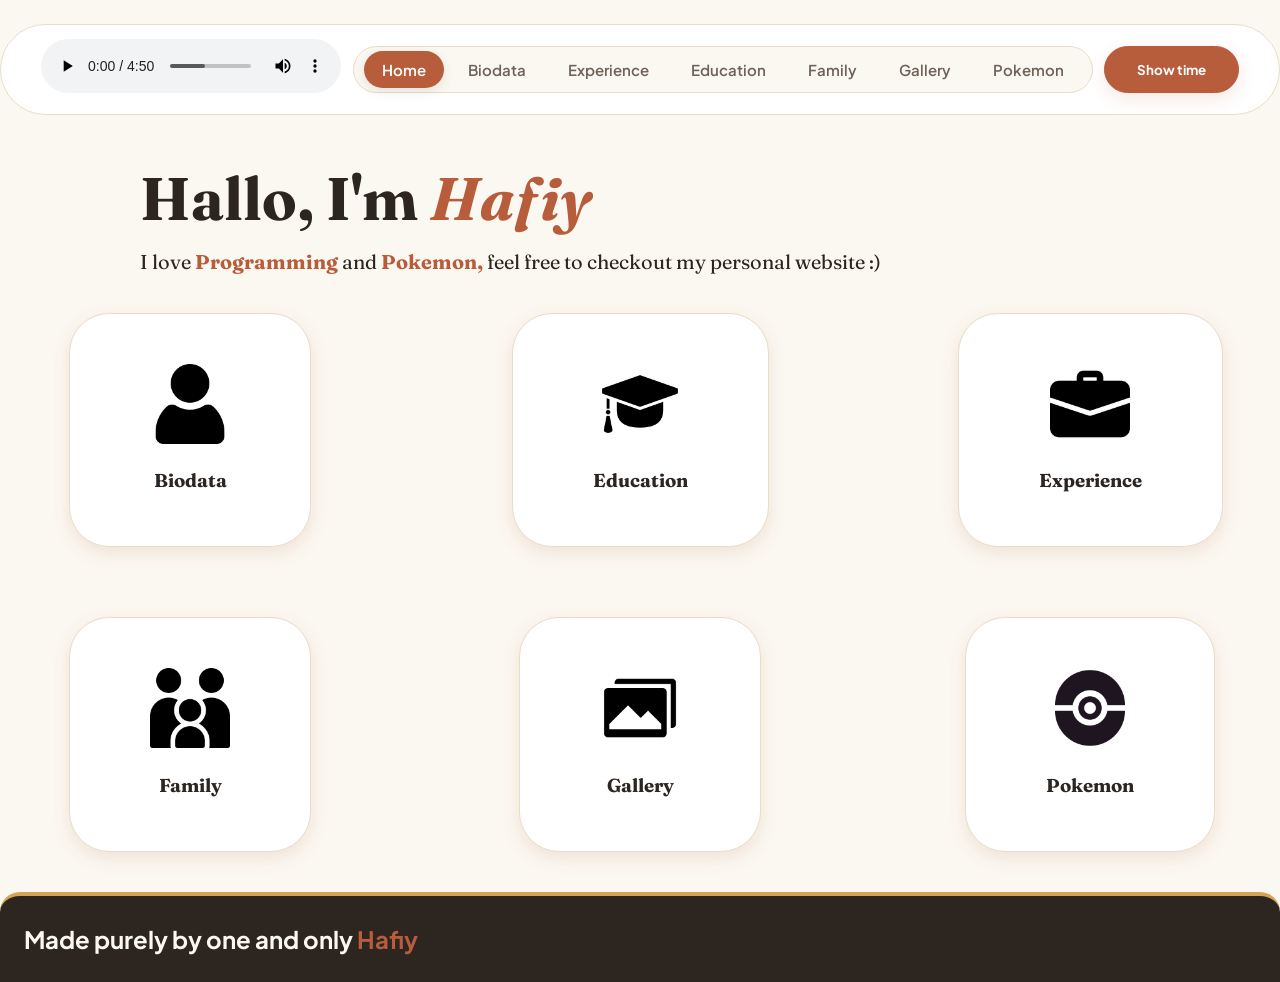
==== commit 7f02aec6: "Update index.html" ====
--- a/index.html
+++ b/index.html
@@ -3,7 +3,7 @@
 <head>
     <meta charset="UTF-8">
     <meta name="viewport" content="width=device-width, initial-scale=1.0">
-    <title>hafiy</title>
+    <title>Hafiy's Homepage</title>
     <link rel="stylesheet" href="style.css">
     <link rel="icon" type="image/x-icon" href="/images/Logo/greninjalogo.jpg">
     <link rel="preconnect" href="https://fonts.googleapis.com">
@@ -80,4 +80,4 @@
         <h2>Made purely by one and only <strong>Hafiy</strong></h2>
     </footer>
 </body>
-</html>+</html>
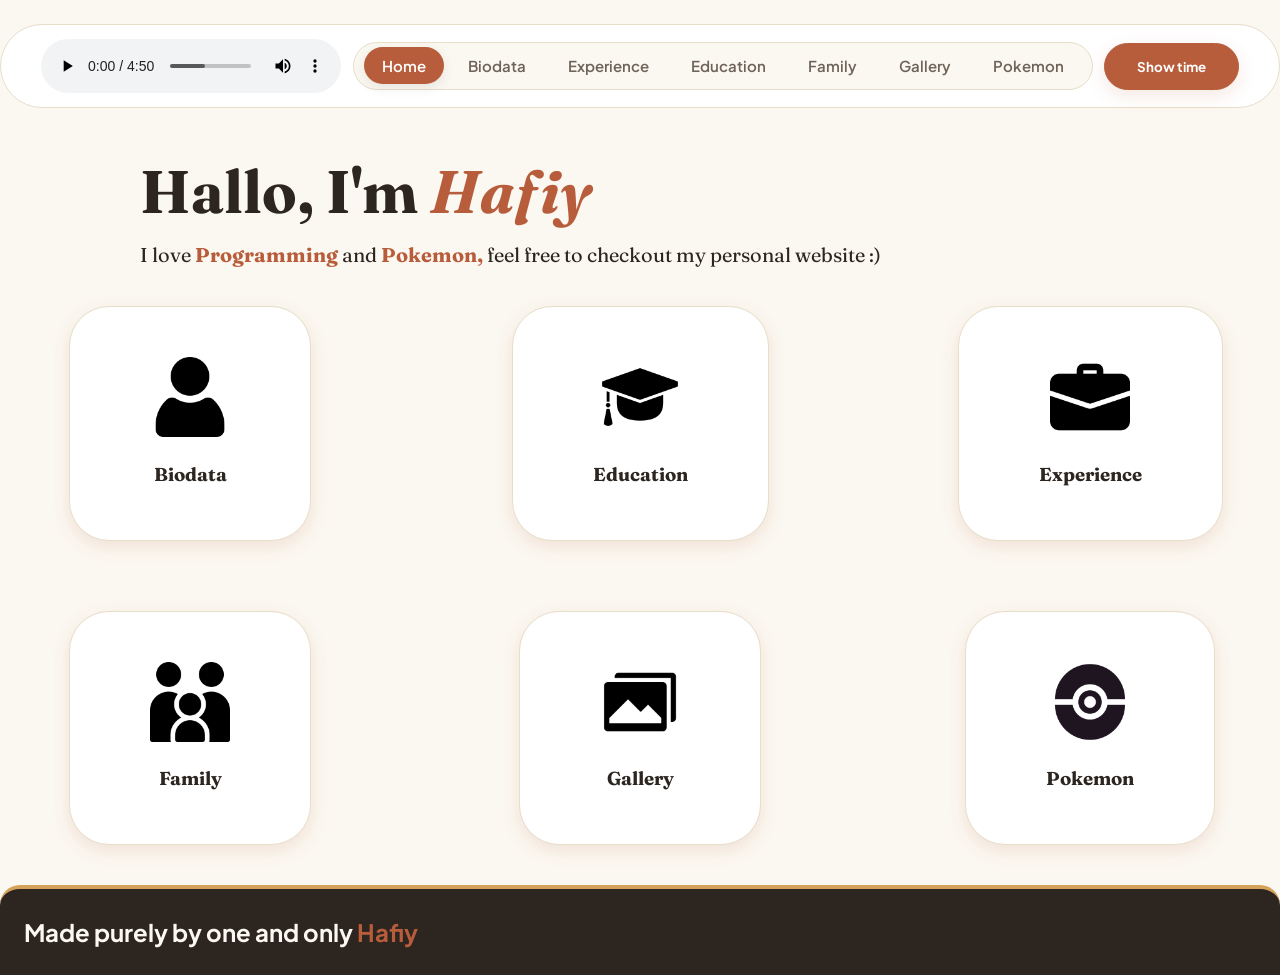
==== commit 2b56397c: "Add files via upload" ====
--- a/index.html
+++ b/index.html
@@ -3,7 +3,7 @@
 <head>
     <meta charset="UTF-8">
     <meta name="viewport" content="width=device-width, initial-scale=1.0">
-    <title>Hafiy's Homepage</title>
+    <title>Hafiy's Website</title>
     <link rel="stylesheet" href="style.css">
     <link rel="icon" type="image/x-icon" href="/images/Logo/greninjalogo.jpg">
     <link rel="preconnect" href="https://fonts.googleapis.com">
@@ -13,11 +13,9 @@
 <body>
     
     <header>
-      <div class="audio">
         <audio controls autoplay>
           <source src="audio/Fake Plastic Trees.mp3" type="audio/mp3">
         </audio>
-      </div>
           <nav>
               <ul>
                 <li><a href="index.html" class="navhighlight">Home</a></li>
@@ -80,4 +78,4 @@
         <h2>Made purely by one and only <strong>Hafiy</strong></h2>
     </footer>
 </body>
-</html>
+</html>
--- a/style.css
+++ b/style.css
@@ -48,7 +48,6 @@
     border: 1.5px solid var(--border-light);
 }
 
-/* Inline block makes it order from left to right */
 nav ul li a {
     text-decoration: none;
     color: var(--text-muted);
@@ -505,6 +504,16 @@
 @keyframes zoom {
   from {transform:scale(0)} 
   to {transform:scale(1)}
+}
+
+.school1Link, .school2Link, .school3Link {
+    text-decoration: none;
+}
+
+/* animation when click on the anchor of school link */
+tr:target th,
+tr:target td {
+    animation: fading 2s ease forwards;
 }
 
 /* table */
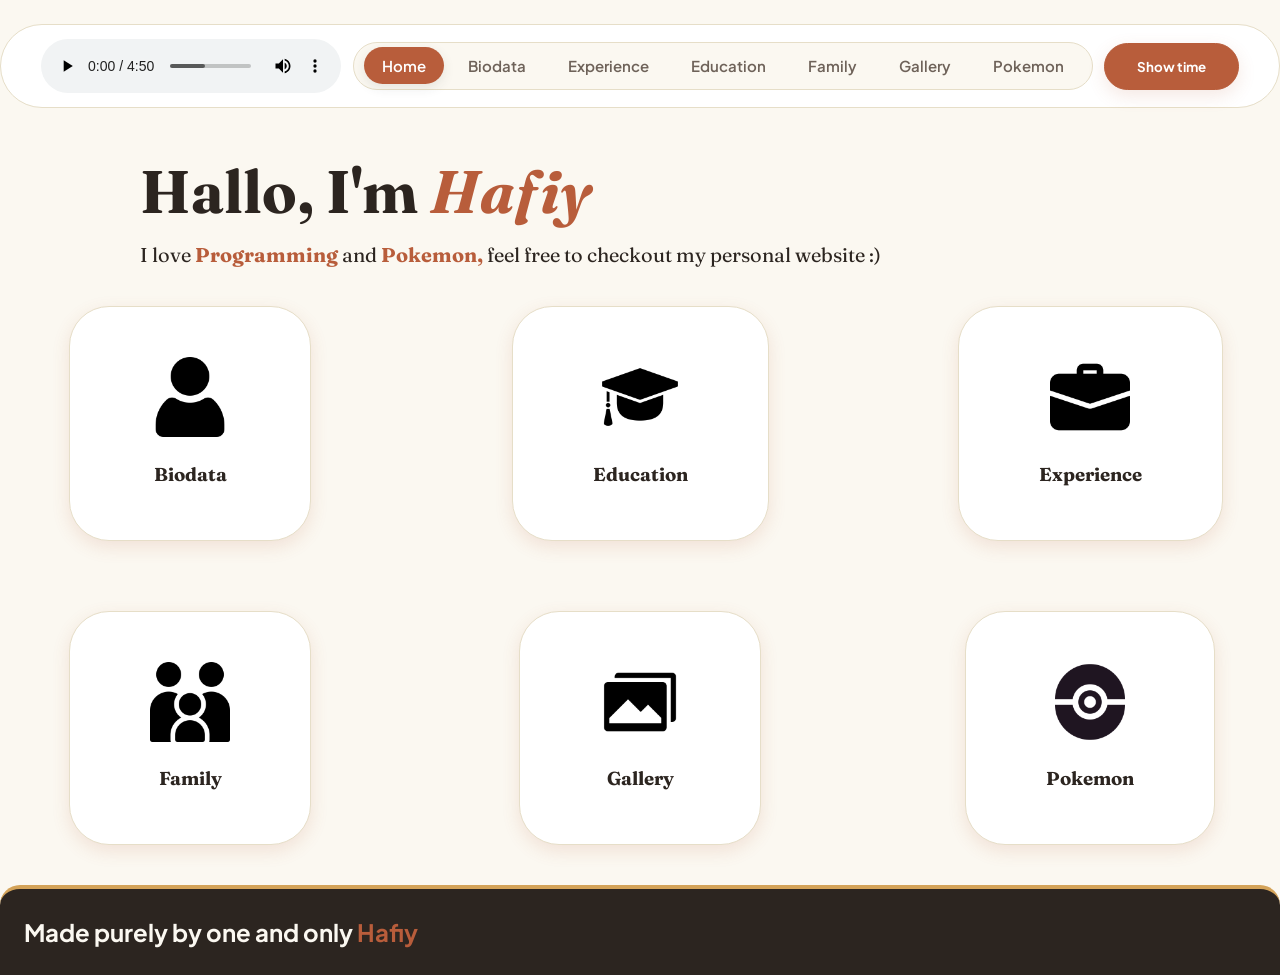
==== commit 1c8ba9be: "Update index.html" ====
--- a/index.html
+++ b/index.html
@@ -5,7 +5,7 @@
     <meta name="viewport" content="width=device-width, initial-scale=1.0">
     <title>Hafiy's Website</title>
     <link rel="stylesheet" href="style.css">
-    <link rel="icon" type="image/x-icon" href="/images/Logo/greninjalogo.jpg">
+    <link rel="icon" type="image/x-icon" href="images/Logo/greninjalogo.jpg">
     <link rel="preconnect" href="https://fonts.googleapis.com">
     <link rel="preconnect" href="https://fonts.gstatic.com" crossorigin>
     <link href="https://fonts.googleapis.com/css2?family=Fraunces:ital,opsz,wght@0,9..144,600;0,9..144,700;1,9..144,500&family=Plus+Jakarta+Sans:wght@400;500;600;700&display=swap" rel="stylesheet">
@@ -78,4 +78,4 @@
         <h2>Made purely by one and only <strong>Hafiy</strong></h2>
     </footer>
 </body>
-</html>+</html>
